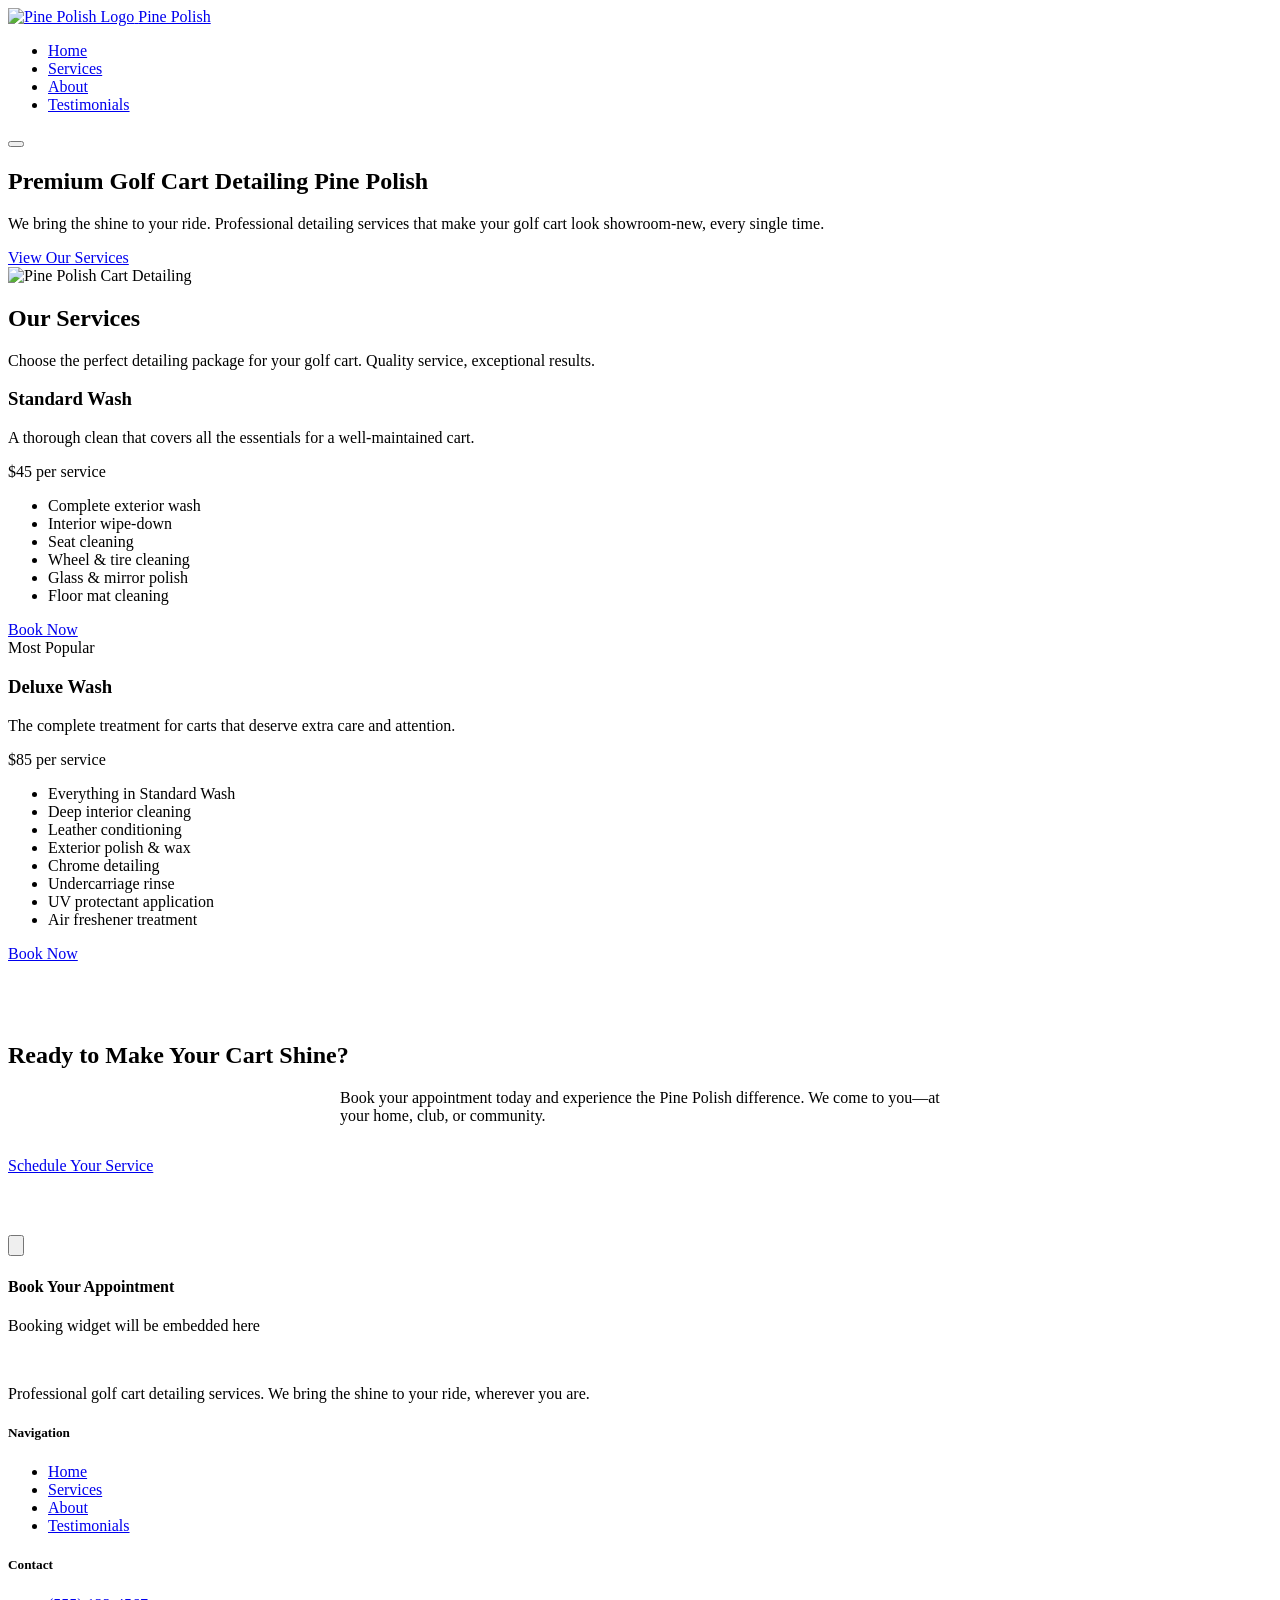
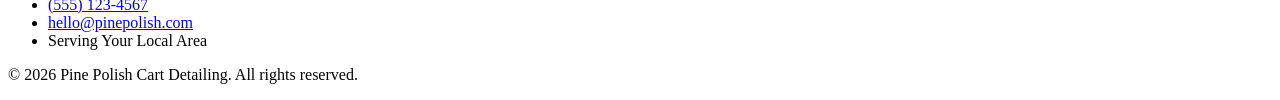
==== about.html @ 98b7732a "Create about.html" ====
<!DOCTYPE html>
<html lang="en">
<head>
  <meta charset="UTF-8">
  <meta name="viewport" content="width=device-width, initial-scale=1.0">
  <title>Pine Polish Cart Detailing | Premium Golf Cart Cleaning</title>
  <meta name="description" content="Professional golf cart detailing services. From standard washes to deluxe treatments, Pine Polish keeps your cart pristine.">
  
  <!-- Fonts -->
  <link rel="preconnect" href="https://fonts.googleapis.com">
  <link rel="preconnect" href="https://fonts.gstatic.com" crossorigin>
  <link href="https://fonts.googleapis.com/css2?family=Cormorant+Garamond:wght@400;500;600&family=Outfit:wght@300;400;500;600&display=swap" rel="stylesheet">
  
  <!-- Styles -->
  <link rel="stylesheet" href="css/styles.css">
</head>
<body>
  <!-- Header -->
  <header class="header">
    <nav class="nav container">
      <a href="index.html" class="nav-logo">
        <img src="assets/PinePolishLogo.png" alt="Pine Polish Logo">
        <span class="nav-logo-text">Pine Polish</span>
      </a>
      
      <ul class="nav-links">
        <li><a href="index.html" class="active">Home</a></li>
        <li><a href="#services">Services</a></li>
        <li><a href="about.html">About</a></li>
        <li><a href="testimonials.html">Testimonials</a></li>
      </ul>
      
      <button class="nav-toggle" aria-label="Toggle navigation">
        <span></span>
        <span></span>
        <span></span>
      </button>
    </nav>
  </header>

  <!-- Hero Section -->
  <section class="hero">
    <div class="container">
      <div class="hero-content">
        <div class="hero-text">
          <h1>
            <span>Premium Golf Cart Detailing</span>
            Pine Polish
          </h1>
          <p>We bring the shine to your ride. Professional detailing services that make your golf cart look showroom-new, every single time.</p>
          <a href="#services" class="btn btn-primary">View Our Services</a>
        </div>
        <div class="hero-logo">
          <img src="assets/PinePolishLogo.png" alt="Pine Polish Cart Detailing">
        </div>
      </div>
    </div>
  </section>

  <!-- Services Section -->
  <section class="services" id="services">
    <div class="container">
      <div class="section-header">
        <h2>Our Services</h2>
        <p>Choose the perfect detailing package for your golf cart. Quality service, exceptional results.</p>
      </div>
      
      <div class="services-grid">
        <!-- Standard Wash -->
        <div class="service-card">
          <h3>Standard Wash</h3>
          <p>A thorough clean that covers all the essentials for a well-maintained cart.</p>
          <div class="service-price">$45 <span>per service</span></div>
          <ul class="service-features">
            <li>Complete exterior wash</li>
            <li>Interior wipe-down</li>
            <li>Seat cleaning</li>
            <li>Wheel & tire cleaning</li>
            <li>Glass & mirror polish</li>
            <li>Floor mat cleaning</li>
          </ul>
          <a href="#book" class="btn btn-secondary">Book Now</a>
        </div>
        
        <!-- Deluxe Wash -->
        <div class="service-card featured">
          <span class="service-badge">Most Popular</span>
          <h3>Deluxe Wash</h3>
          <p>The complete treatment for carts that deserve extra care and attention.</p>
          <div class="service-price">$85 <span>per service</span></div>
          <ul class="service-features">
            <li>Everything in Standard Wash</li>
            <li>Deep interior cleaning</li>
            <li>Leather conditioning</li>
            <li>Exterior polish & wax</li>
            <li>Chrome detailing</li>
            <li>Undercarriage rinse</li>
            <li>UV protectant application</li>
            <li>Air freshener treatment</li>
          </ul>
          <a href="#book" class="btn btn-primary">Book Now</a>
        </div>
      </div>
    </div>
  </section>

  <!-- Quick Info Section -->
  <section style="background: var(--pine-pale); padding: 60px 0;">
    <div class="container text-center">
      <h2>Ready to Make Your Cart Shine?</h2>
      <p style="margin: 16px auto 32px; max-width: 600px;">Book your appointment today and experience the Pine Polish difference. We come to you—at your home, club, or community.</p>
      <a href="#book" class="btn btn-primary">Schedule Your Service</a>
    </div>
  </section>

  <!-- Booking Widget -->
  <div class="booking-widget">
    <button class="booking-trigger" aria-label="Open booking">
      <svg xmlns="http://www.w3.org/2000/svg" fill="none" viewBox="0 0 24 24" stroke="currentColor" stroke-width="2">
        <path stroke-linecap="round" stroke-linejoin="round" d="M8 7V3m8 4V3m-9 8h10M5 21h14a2 2 0 002-2V7a2 2 0 00-2-2H5a2 2 0 00-2 2v12a2 2 0 002 2z" />
      </svg>
    </button>
    <div class="booking-panel">
      <h4>Book Your Appointment</h4>
      <div class="booking-placeholder">
        <!-- BOOKING WIDGET EMBED PLACEHOLDER -->
        <p>Booking widget will be embedded here</p>
      </div>
    </div>
  </div>

  <!-- Footer -->
  <footer class="footer">
    <div class="container">
      <div class="footer-content">
        <div class="footer-brand">
          <img src="assets/PinePolishLogo.png" alt="Pine Polish" style="height: 60px; filter: brightness(0) invert(1);">
          <p>Professional golf cart detailing services. We bring the shine to your ride, wherever you are.</p>
        </div>
        <div class="footer-nav">
          <h5>Navigation</h5>
          <ul class="footer-links">
            <li><a href="index.html">Home</a></li>
            <li><a href="#services">Services</a></li>
            <li><a href="about.html">About</a></li>
            <li><a href="testimonials.html">Testimonials</a></li>
          </ul>
        </div>
        <div class="footer-contact">
          <h5>Contact</h5>
          <ul class="footer-links">
            <li><a href="tel:+15551234567">(555) 123-4567</a></li>
            <li><a href="mailto:hello@pinepolish.com">hello@pinepolish.com</a></li>
            <li>Serving Your Local Area</li>
          </ul>
        </div>
      </div>
      <div class="footer-bottom">
        <p>&copy; 2026 Pine Polish Cart Detailing. All rights reserved.</p>
      </div>
    </div>
  </footer>

  <script src="js/main.js"></script>
</body>
</html>
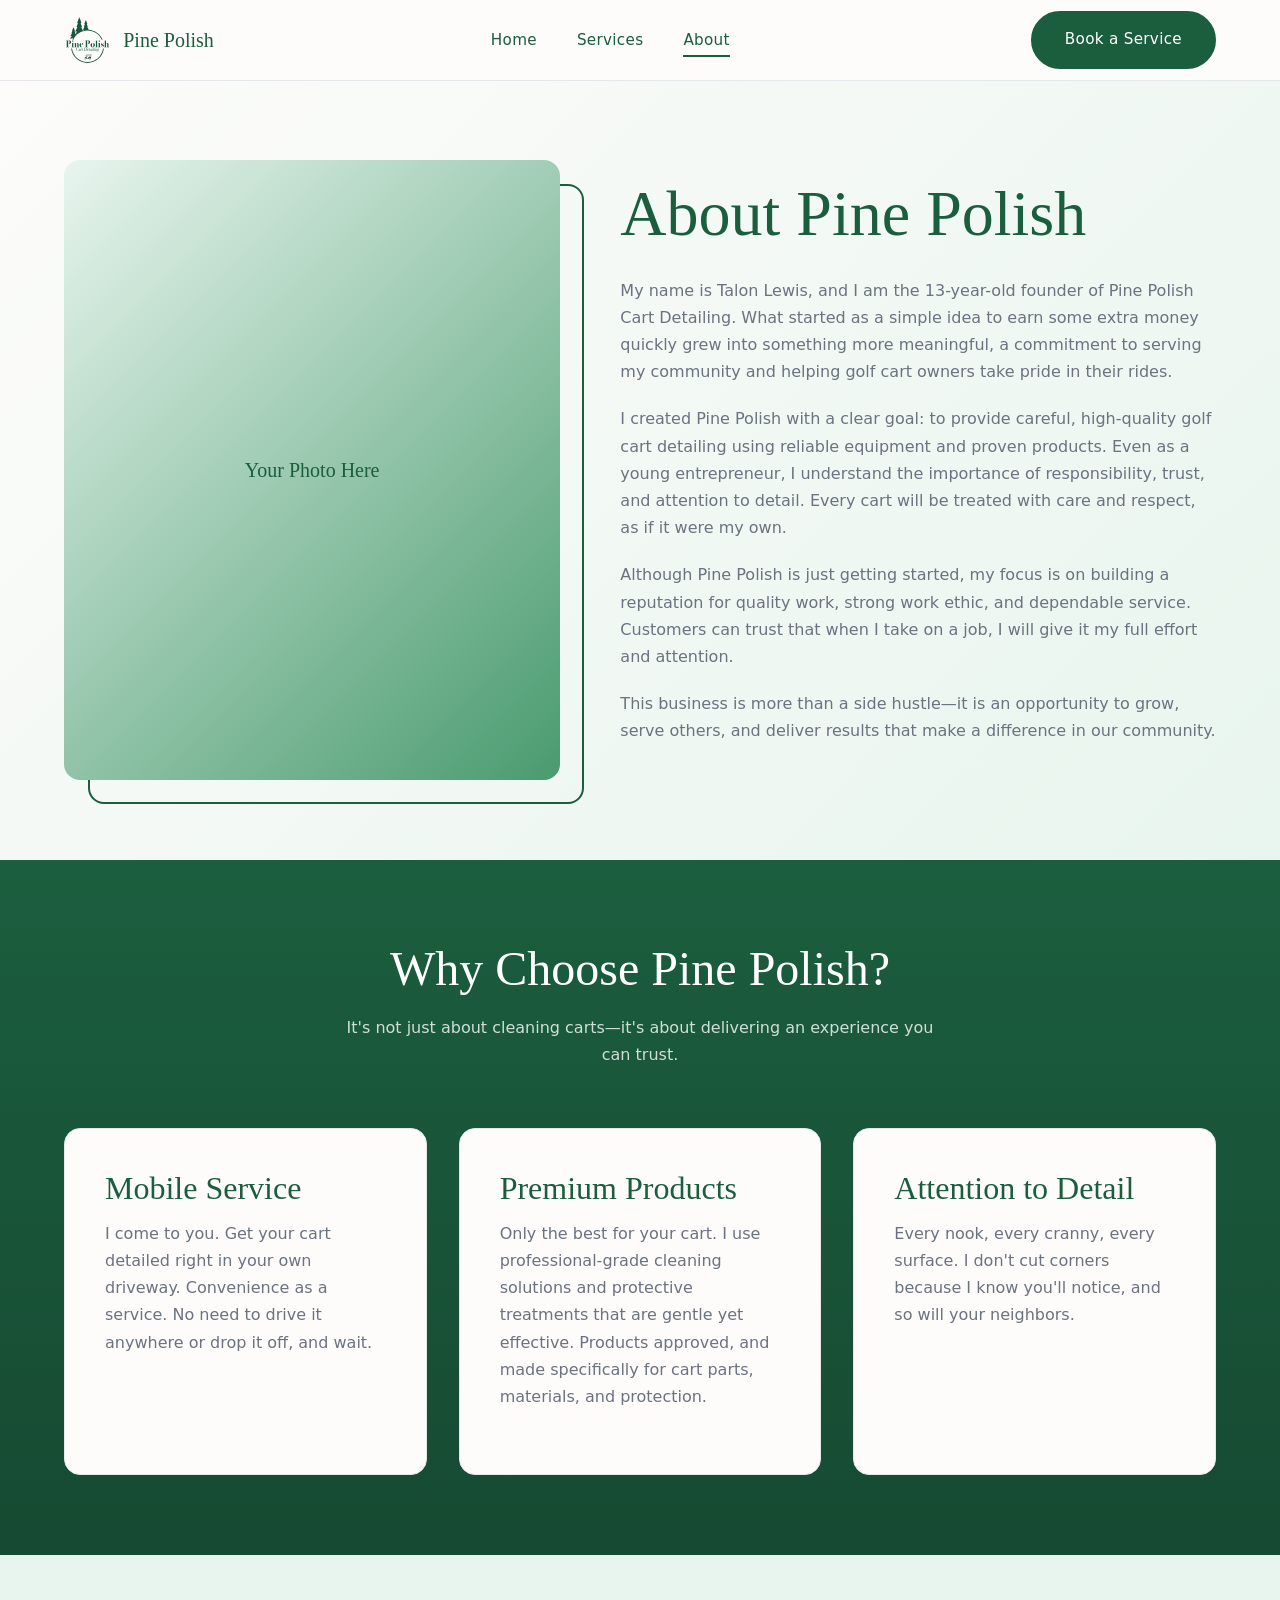
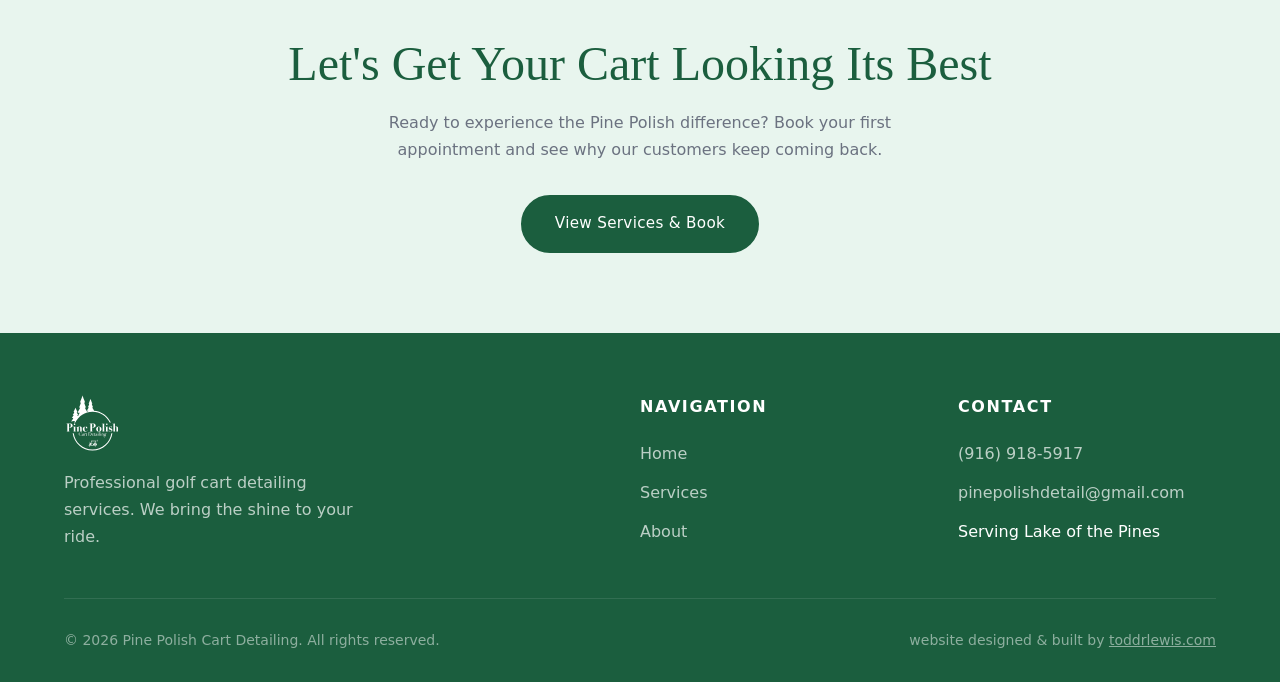
==== commit 4d441a01: "UPDATED content, cleaned up bugs" ====
--- a/about.html
+++ b/about.html
@@ -3,8 +3,8 @@
 <head>
   <meta charset="UTF-8">
   <meta name="viewport" content="width=device-width, initial-scale=1.0">
-  <title>Pine Polish Cart Detailing | Premium Golf Cart Cleaning</title>
-  <meta name="description" content="Professional golf cart detailing services. From standard washes to deluxe treatments, Pine Polish keeps your cart pristine.">
+  <title>About | Pine Polish Cart Detailing</title>
+  <meta name="description" content="Learn about the story behind Pine Polish Cart Detailing and our commitment to premium golf cart care.">
   
   <!-- Fonts -->
   <link rel="preconnect" href="https://fonts.googleapis.com">
@@ -19,16 +19,17 @@
   <header class="header">
     <nav class="nav container">
       <a href="index.html" class="nav-logo">
-        <img src="assets/PinePolishLogo.png" alt="Pine Polish Logo">
+        <img src="assets/PinePolishLogo.svg" alt="Pine Polish Logo">
         <span class="nav-logo-text">Pine Polish</span>
       </a>
       
       <ul class="nav-links">
-        <li><a href="index.html" class="active">Home</a></li>
-        <li><a href="#services">Services</a></li>
-        <li><a href="about.html">About</a></li>
-        <li><a href="testimonials.html">Testimonials</a></li>
+        <li><a href="index.html" class="nav-link" data-section="home">Home</a></li>
+        <li><a href="index.html#services" class="nav-link" data-section="services">Services</a></li>
+        <li><a href="about.html" class="nav-link" data-section="about">About</a></li>
       </ul>
+      
+      <a href="https://bookedin.com/book/pine-polish-cart-detailing" target="_blank" rel="noopener noreferrer" class="btn btn-primary nav-cta">Book a Service</a>
       
       <button class="nav-toggle" aria-label="Toggle navigation">
         <span></span>
@@ -38,125 +39,90 @@
     </nav>
   </header>
 
-  <!-- Hero Section -->
-  <section class="hero">
+  <!-- About Hero -->
+  <section class="about-hero">
     <div class="container">
-      <div class="hero-content">
-        <div class="hero-text">
-          <h1>
-            <span>Premium Golf Cart Detailing</span>
-            Pine Polish
-          </h1>
-          <p>We bring the shine to your ride. Professional detailing services that make your golf cart look showroom-new, every single time.</p>
-          <a href="#services" class="btn btn-primary">View Our Services</a>
+      <div class="about-content">
+        <div class="about-image">
+          <div class="about-image-placeholder">
+            Your Photo Here
+          </div>
         </div>
-        <div class="hero-logo">
-          <img src="assets/PinePolishLogo.png" alt="Pine Polish Cart Detailing">
+        <div class="about-text">
+          <h1>About Pine Polish</h1>
+          <p>My name is Talon Lewis, and I am the 13-year-old founder of Pine Polish Cart Detailing. What started as a simple idea to earn some extra money quickly grew into something more meaningful, a commitment to serving my community and helping golf cart owners take pride in their rides.</p>
+          <p>I created Pine Polish with a clear goal: to provide careful, high-quality golf cart detailing using reliable equipment and proven products. Even as a young entrepreneur, I understand the importance of responsibility, trust, and attention to detail. Every cart will be treated with care and respect, as if it were my own.</p>
+          <p>Although Pine Polish is just getting started, my focus is on building a reputation for quality work, strong work ethic, and dependable service. Customers can trust that when I take on a job, I will give it my full effort and attention.</p>
+          <p>This business is more than a side hustle—it is an opportunity to grow, serve others, and deliver results that make a difference in our community.</p>
         </div>
       </div>
     </div>
   </section>
 
-  <!-- Services Section -->
-  <section class="services" id="services">
+  <!-- Values Section -->
+  <section class="services">
     <div class="container">
       <div class="section-header">
-        <h2>Our Services</h2>
-        <p>Choose the perfect detailing package for your golf cart. Quality service, exceptional results.</p>
+        <h2>Why Choose Pine Polish?</h2>
+        <p>It's not just about cleaning carts—it's about delivering an experience you can trust.</p>
       </div>
       
       <div class="services-grid">
-        <!-- Standard Wash -->
         <div class="service-card">
-          <h3>Standard Wash</h3>
-          <p>A thorough clean that covers all the essentials for a well-maintained cart.</p>
-          <div class="service-price">$45 <span>per service</span></div>
-          <ul class="service-features">
-            <li>Complete exterior wash</li>
-            <li>Interior wipe-down</li>
-            <li>Seat cleaning</li>
-            <li>Wheel & tire cleaning</li>
-            <li>Glass & mirror polish</li>
-            <li>Floor mat cleaning</li>
-          </ul>
-          <a href="#book" class="btn btn-secondary">Book Now</a>
+          <h3>Mobile Service</h3>
+          <p>I come to you. Get your cart detailed right in your own driveway. Convenience as a service. No need to drive it anywhere or drop it off, and wait.</p>
         </div>
         
-        <!-- Deluxe Wash -->
-        <div class="service-card featured">
-          <span class="service-badge">Most Popular</span>
-          <h3>Deluxe Wash</h3>
-          <p>The complete treatment for carts that deserve extra care and attention.</p>
-          <div class="service-price">$85 <span>per service</span></div>
-          <ul class="service-features">
-            <li>Everything in Standard Wash</li>
-            <li>Deep interior cleaning</li>
-            <li>Leather conditioning</li>
-            <li>Exterior polish & wax</li>
-            <li>Chrome detailing</li>
-            <li>Undercarriage rinse</li>
-            <li>UV protectant application</li>
-            <li>Air freshener treatment</li>
-          </ul>
-          <a href="#book" class="btn btn-primary">Book Now</a>
+        <div class="service-card">
+          <h3>Premium Products</h3>
+          <p>Only the best for your cart. I use professional-grade cleaning solutions and protective treatments that are gentle yet effective. Products approved, and made specifically for cart parts, materials, and protection.</p>
+        </div>
+        
+        <div class="service-card">
+          <h3>Attention to Detail</h3>
+          <p>Every nook, every cranny, every surface. I don't cut corners because I know you'll notice, and so will your neighbors.</p>
         </div>
       </div>
     </div>
   </section>
 
-  <!-- Quick Info Section -->
-  <section style="background: var(--pine-pale); padding: 60px 0;">
+  <!-- CTA Section -->
+  <section style="background: var(--pine-pale); padding: 80px 0;">
     <div class="container text-center">
-      <h2>Ready to Make Your Cart Shine?</h2>
-      <p style="margin: 16px auto 32px; max-width: 600px;">Book your appointment today and experience the Pine Polish difference. We come to you—at your home, club, or community.</p>
-      <a href="#book" class="btn btn-primary">Schedule Your Service</a>
+      <h2>Let's Get Your Cart Looking Its Best</h2>
+      <p style="margin: 16px auto 32px; max-width: 600px;">Ready to experience the Pine Polish difference? Book your first appointment and see why our customers keep coming back.</p>
+      <a href="index.html#services" class="btn btn-primary">View Services & Book</a>
     </div>
   </section>
-
-  <!-- Booking Widget -->
-  <div class="booking-widget">
-    <button class="booking-trigger" aria-label="Open booking">
-      <svg xmlns="http://www.w3.org/2000/svg" fill="none" viewBox="0 0 24 24" stroke="currentColor" stroke-width="2">
-        <path stroke-linecap="round" stroke-linejoin="round" d="M8 7V3m8 4V3m-9 8h10M5 21h14a2 2 0 002-2V7a2 2 0 00-2-2H5a2 2 0 00-2 2v12a2 2 0 002 2z" />
-      </svg>
-    </button>
-    <div class="booking-panel">
-      <h4>Book Your Appointment</h4>
-      <div class="booking-placeholder">
-        <!-- BOOKING WIDGET EMBED PLACEHOLDER -->
-        <p>Booking widget will be embedded here</p>
-      </div>
-    </div>
-  </div>
 
   <!-- Footer -->
   <footer class="footer">
     <div class="container">
       <div class="footer-content">
         <div class="footer-brand">
-          <img src="assets/PinePolishLogo.png" alt="Pine Polish" style="height: 60px; filter: brightness(0) invert(1);">
-          <p>Professional golf cart detailing services. We bring the shine to your ride, wherever you are.</p>
+          <img src="assets/PinePolishLogo.svg" alt="Pine Polish" class="footer-logo">
+          <p>Professional golf cart detailing services. We bring the shine to your ride.</p>
         </div>
         <div class="footer-nav">
           <h5>Navigation</h5>
           <ul class="footer-links">
             <li><a href="index.html">Home</a></li>
-            <li><a href="#services">Services</a></li>
+            <li><a href="index.html#services">Services</a></li>
             <li><a href="about.html">About</a></li>
-            <li><a href="testimonials.html">Testimonials</a></li>
           </ul>
         </div>
         <div class="footer-contact">
           <h5>Contact</h5>
           <ul class="footer-links">
-            <li><a href="tel:+15551234567">(555) 123-4567</a></li>
-            <li><a href="mailto:hello@pinepolish.com">hello@pinepolish.com</a></li>
-            <li>Serving Your Local Area</li>
+            <li><a href="tel:+19169185917">(916) 918-5917</a></li>
+            <li><a href="mailto:pinepolishdetail@gmail.com">pinepolishdetail@gmail.com</a></li>
+            <li>Serving Lake of the Pines</li>
           </ul>
         </div>
       </div>
       <div class="footer-bottom">
         <p>&copy; 2026 Pine Polish Cart Detailing. All rights reserved.</p>
+        <a href="https://www.toddrlewis.com" target="_blank" rel="noopener noreferrer">website designed &amp; built by <span>toddrlewis.com</span></a>
       </div>
     </div>
   </footer>
--- a/css/styles.css
+++ b/css/styles.css
@@ -0,0 +1,905 @@
+/* ========================================
+   Pine Polish Cart Detailing
+   Clean, minimal styling inspired by forest aesthetics
+   ======================================== */
+
+/* CSS Variables */
+:root {
+  --pine-deep: #1B5E3E;
+  --pine-medium: #2D7A54;
+  --pine-light: #4A9B6F;
+  --pine-pale: #E8F5EE;
+  --cream: #FDFCFA;
+  --warm-white: #FFFFFF;
+  --charcoal: #2C2C2C;
+  --soft-gray: #6B7280;
+  --border-light: #E5E7EB;
+  
+  --font-display: 'Cormorant Garamond', Georgia, serif;
+  --font-body: 'Outfit', system-ui, sans-serif;
+  
+  --shadow-sm: 0 1px 3px rgba(27, 94, 62, 0.08);
+  --shadow-md: 0 4px 12px rgba(27, 94, 62, 0.12);
+  --shadow-lg: 0 8px 30px rgba(27, 94, 62, 0.15);
+  
+  --radius-sm: 4px;
+  --radius-md: 8px;
+  --radius-lg: 16px;
+  --radius-full: 9999px;
+  
+  --transition: 0.3s cubic-bezier(0.4, 0, 0.2, 1);
+}
+
+/* Reset & Base */
+*, *::before, *::after {
+  box-sizing: border-box;
+  margin: 0;
+  padding: 0;
+}
+
+html {
+  scroll-behavior: smooth;
+}
+
+body {
+  font-family: var(--font-body);
+  font-size: 16px;
+  line-height: 1.7;
+  color: var(--charcoal);
+  background-color: var(--cream);
+  -webkit-font-smoothing: antialiased;
+}
+
+h1, h2, h3, h4 {
+  font-family: var(--font-display);
+  font-weight: 500;
+  line-height: 1.2;
+  color: var(--pine-deep);
+}
+
+h1 { font-size: clamp(2.5rem, 5vw, 4rem); }
+h2 { font-size: clamp(2rem, 4vw, 3rem); }
+h3 { font-size: clamp(1.5rem, 3vw, 2rem); }
+
+p {
+  color: var(--soft-gray);
+  max-width: 65ch;
+}
+
+a {
+  color: var(--pine-deep);
+  text-decoration: none;
+  transition: color var(--transition);
+}
+
+a:hover {
+  color: var(--pine-medium);
+}
+
+img {
+  max-width: 100%;
+  height: auto;
+  display: block;
+}
+
+/* Layout */
+.container {
+  width: 100%;
+  max-width: 1200px;
+  margin: 0 auto;
+  padding: 0 24px;
+}
+
+section {
+  padding: 80px 0;
+}
+
+/* Header & Navigation */
+.header {
+  position: fixed;
+  top: 0;
+  left: 0;
+  right: 0;
+  z-index: 1000;
+  background: rgba(253, 252, 250, 0.95);
+  backdrop-filter: blur(10px);
+  border-bottom: 1px solid var(--border-light);
+  transition: box-shadow var(--transition);
+}
+
+.header.scrolled {
+  box-shadow: var(--shadow-sm);
+}
+
+.nav {
+  display: flex;
+  align-items: center;
+  justify-content: space-between;
+  height: 80px;
+}
+
+.nav-logo {
+  display: flex;
+  align-items: center;
+  gap: 12px;
+}
+
+.nav-logo img {
+  height: 50px;
+  width: auto;
+}
+
+.nav-logo-text {
+  font-family: var(--font-display);
+  font-size: 1.25rem;
+  color: var(--pine-deep);
+  font-weight: 500;
+}
+
+.nav-links {
+  display: flex;
+  align-items: center;
+  gap: 40px;
+  list-style: none;
+}
+
+.nav-links a {
+  font-size: 0.95rem;
+  font-weight: 500;
+  letter-spacing: 0.02em;
+  position: relative;
+  padding: 8px 0;
+}
+
+.nav-links a::after {
+  content: '';
+  position: absolute;
+  bottom: 0;
+  left: 0;
+  width: 0;
+  height: 2px;
+  background: var(--pine-deep);
+  transition: width var(--transition);
+}
+
+.nav-links a:hover::after,
+.nav-links a.active::after {
+  width: 100%;
+}
+
+.nav-cta {
+  margin-left: 24px;
+  flex-shrink: 0;
+}
+
+.nav-cta::after {
+  display: none;
+}
+
+.nav-toggle {
+  display: none;
+  flex-direction: column;
+  gap: 5px;
+  background: none;
+  border: none;
+  cursor: pointer;
+  padding: 8px;
+}
+
+.nav-toggle span {
+  width: 24px;
+  height: 2px;
+  background: var(--pine-deep);
+  transition: var(--transition);
+}
+
+/* Hero Section */
+.hero {
+  min-height: 100vh;
+  display: flex;
+  align-items: center;
+  padding-top: 80px;
+  background: var(--cream);
+  position: relative;
+  overflow: hidden;
+}
+
+.hero-content {
+  display: grid;
+  grid-template-columns: 1fr 1fr;
+  gap: 60px;
+  align-items: center;
+}
+
+.hero-text h1 {
+  margin-bottom: 24px;
+}
+
+.hero-text h1 span {
+  display: block;
+  font-size: 0.4em;
+  font-family: var(--font-body);
+  font-weight: 400;
+  letter-spacing: 0.2em;
+  text-transform: uppercase;
+  color: var(--pine-medium);
+  margin-bottom: 8px;
+}
+
+.hero-text p {
+  font-size: 1.125rem;
+  margin-bottom: 32px;
+}
+
+.hero-logo {
+  display: flex;
+  justify-content: center;
+  align-items: center;
+}
+
+.hero-logo img {
+  max-width: 420px;
+  filter:
+    drop-shadow(0 8px 24px rgba(27, 94, 62, 0.12))
+    drop-shadow(0 2px 8px rgba(27, 94, 62, 0.08));
+  will-change: transform;
+  animation: logoReveal 0.8s ease-out forwards;
+}
+
+@keyframes logoReveal {
+  from {
+    opacity: 0;
+    transform: scale(0.92) translateY(20px);
+  }
+  to {
+    opacity: 1;
+    transform: scale(1) translateY(0);
+  }
+}
+
+/* Buttons */
+.btn {
+  display: inline-flex;
+  align-items: center;
+  gap: 8px;
+  padding: 14px 32px;
+  font-family: var(--font-body);
+  font-size: 0.95rem;
+  font-weight: 500;
+  letter-spacing: 0.02em;
+  border-radius: var(--radius-full);
+  border: 2px solid transparent;
+  cursor: pointer;
+  transition: all var(--transition);
+}
+
+.btn-primary {
+  background: var(--pine-deep);
+  color: var(--warm-white);
+  border-color: var(--pine-deep);
+}
+
+.btn-primary:hover {
+  background: var(--pine-medium);
+  border-color: var(--pine-medium);
+  color: var(--warm-white);
+  transform: translateY(-2px);
+  box-shadow: var(--shadow-md);
+}
+
+.btn-secondary {
+  background: transparent;
+  color: var(--pine-deep);
+  border-color: var(--pine-deep);
+}
+
+.btn-secondary:hover {
+  background: var(--pine-deep);
+  color: var(--warm-white);
+}
+
+/* Services Section */
+.services {
+  background: linear-gradient(180deg, var(--pine-deep) 0%, #164a32 100%);
+  position: relative;
+}
+
+.services .section-header h2 {
+  color: var(--warm-white);
+}
+
+.services .section-header p {
+  color: rgba(255, 255, 255, 0.8);
+}
+
+.section-header {
+  text-align: center;
+  max-width: 600px;
+  margin: 0 auto 60px;
+}
+
+.section-header h2 {
+  margin-bottom: 16px;
+}
+
+.section-header p {
+  margin: 0 auto;
+}
+
+.services-grid {
+  display: grid;
+  grid-template-columns: repeat(auto-fit, minmax(340px, 1fr));
+  gap: 32px;
+}
+
+.service-card {
+  background: var(--cream);
+  border-radius: var(--radius-lg);
+  padding: 40px;
+  border: 1px solid var(--border-light);
+  transition: all var(--transition);
+  position: relative;
+  overflow: hidden;
+}
+
+.service-card::before {
+  content: '';
+  position: absolute;
+  top: 0;
+  left: 0;
+  right: 0;
+  height: 4px;
+  background: var(--pine-deep);
+  transform: scaleX(0);
+  transition: transform var(--transition);
+}
+
+.service-card:hover {
+  transform: translateY(-8px);
+  box-shadow: var(--shadow-lg);
+}
+
+.service-card:hover::before {
+  transform: scaleX(1);
+}
+
+.service-card.featured {
+  background: var(--pine-medium);
+  border-color: var(--pine-light);
+  box-shadow: 0 8px 32px rgba(0, 0, 0, 0.2);
+}
+
+.service-card.featured h3,
+.service-card.featured p,
+.service-card.featured .service-price,
+.service-card.featured .service-features li {
+  color: var(--warm-white);
+}
+
+.service-card.featured::before {
+  background: var(--pine-light);
+}
+
+.service-badge {
+  display: inline-block;
+  padding: 6px 16px;
+  background: var(--pine-light);
+  color: var(--warm-white);
+  font-size: 0.75rem;
+  font-weight: 600;
+  letter-spacing: 0.1em;
+  text-transform: uppercase;
+  border-radius: var(--radius-full);
+  margin-bottom: 20px;
+}
+
+.service-card h3 {
+  margin-bottom: 12px;
+}
+
+.service-card > p {
+  margin-bottom: 24px;
+}
+
+.service-price-group {
+  display: flex;
+  justify-content: space-evenly;
+  gap: 0;
+  align-items: baseline;
+  margin-bottom: 24px;
+  flex-wrap: wrap;
+}
+
+.service-price {
+  font-family: var(--font-display);
+  font-size: 2rem;
+  color: var(--pine-deep);
+}
+
+.service-price span {
+  font-size: 1rem;
+  font-family: var(--font-body);
+  color: var(--soft-gray);
+}
+
+.service-card.featured .service-price span {
+  color: rgba(255, 255, 255, 0.7);
+}
+
+.service-features {
+  list-style: none;
+  margin-bottom: 32px;
+}
+
+.service-features li {
+  padding: 8px 0;
+  padding-left: 28px;
+  position: relative;
+  color: var(--soft-gray);
+}
+
+.service-features li::before {
+  content: '✓';
+  position: absolute;
+  left: 0;
+  color: var(--pine-medium);
+  font-weight: 600;
+}
+
+.service-card.featured .service-features li::before {
+  color: var(--pine-light);
+}
+
+.service-card .btn {
+  width: 100%;
+  justify-content: center;
+}
+
+.service-card.featured .btn-primary {
+  background: var(--warm-white);
+  color: var(--pine-deep);
+  border-color: var(--warm-white);
+}
+
+.service-card.featured .btn-primary:hover {
+  background: var(--pine-pale);
+  border-color: var(--pine-pale);
+}
+
+/* CTA Section */
+.cta-section {
+  background: var(--pine-pale);
+  padding: 60px 0;
+}
+
+.cta-content p {
+  margin: 16px auto 32px;
+  max-width: 600px;
+}
+
+/* Booking Widget */
+.booking-widget {
+  position: fixed;
+  bottom: 24px;
+  right: 24px;
+  z-index: 999;
+}
+
+.booking-trigger {
+  width: 64px;
+  height: 64px;
+  border-radius: 50%;
+  background: var(--pine-deep);
+  color: var(--warm-white);
+  border: none;
+  cursor: pointer;
+  display: flex;
+  align-items: center;
+  justify-content: center;
+  box-shadow: var(--shadow-lg);
+  transition: all var(--transition);
+  text-decoration: none;
+}
+
+.booking-trigger:hover {
+  background: var(--pine-medium);
+  transform: scale(1.05);
+}
+
+.booking-trigger svg {
+  width: 28px;
+  height: 28px;
+}
+
+.booking-panel {
+  position: absolute;
+  bottom: 80px;
+  right: 0;
+  width: 360px;
+  background: var(--warm-white);
+  border-radius: var(--radius-lg);
+  box-shadow: var(--shadow-lg);
+  padding: 32px;
+  opacity: 0;
+  visibility: hidden;
+  transform: translateY(10px);
+  transition: all var(--transition);
+}
+
+.booking-panel.active {
+  opacity: 1;
+  visibility: visible;
+  transform: translateY(0);
+}
+
+.booking-panel h4 {
+  margin-bottom: 16px;
+}
+
+.booking-placeholder {
+  background: var(--pine-pale);
+  border: 2px dashed var(--pine-medium);
+  border-radius: var(--radius-md);
+  padding: 40px 24px;
+  text-align: center;
+  color: var(--pine-deep);
+}
+
+.booking-placeholder p {
+  color: var(--pine-medium);
+  margin: 0 auto;
+}
+
+/* About Section / Page */
+.about-hero {
+  padding-top: 160px;
+  padding-bottom: 80px;
+  background: linear-gradient(135deg, var(--cream) 0%, var(--pine-pale) 100%);
+}
+
+.about-content {
+  display: grid;
+  grid-template-columns: 1fr 1.2fr;
+  gap: 60px;
+  align-items: center;
+}
+
+.about-image {
+  position: relative;
+}
+
+.about-image-placeholder {
+  aspect-ratio: 4/5;
+  background: linear-gradient(135deg, var(--pine-pale) 0%, var(--pine-light) 100%);
+  border-radius: var(--radius-lg);
+  display: flex;
+  align-items: center;
+  justify-content: center;
+  color: var(--pine-deep);
+  font-family: var(--font-display);
+  font-size: 1.25rem;
+}
+
+.about-image::after {
+  content: '';
+  position: absolute;
+  top: 24px;
+  left: 24px;
+  right: -24px;
+  bottom: -24px;
+  border: 2px solid var(--pine-deep);
+  border-radius: var(--radius-lg);
+  z-index: -1;
+}
+
+.about-text h1 {
+  margin-bottom: 24px;
+}
+
+.about-text p {
+  margin-bottom: 20px;
+}
+
+.about-stats {
+  display: flex;
+  gap: 40px;
+  margin-top: 40px;
+  padding-top: 40px;
+  border-top: 1px solid var(--border-light);
+}
+
+.stat {
+  text-align: center;
+}
+
+.stat-number {
+  font-family: var(--font-display);
+  font-size: 2.5rem;
+  color: var(--pine-deep);
+  display: block;
+}
+
+.stat-label {
+  font-size: 0.875rem;
+  color: var(--soft-gray);
+  text-transform: uppercase;
+  letter-spacing: 0.1em;
+}
+
+/* Testimonials */
+.testimonials {
+  background: var(--warm-white);
+}
+
+.testimonials-hero {
+  padding-top: 160px;
+  padding-bottom: 40px;
+  background: linear-gradient(135deg, var(--cream) 0%, var(--pine-pale) 100%);
+  text-align: center;
+}
+
+.testimonials-grid {
+  display: grid;
+  grid-template-columns: repeat(auto-fit, minmax(340px, 1fr));
+  gap: 32px;
+}
+
+.testimonial-card {
+  background: var(--cream);
+  border-radius: var(--radius-lg);
+  padding: 40px;
+  border: 1px solid var(--border-light);
+  transition: all var(--transition);
+}
+
+.testimonial-card:hover {
+  box-shadow: var(--shadow-md);
+}
+
+.testimonial-stars {
+  color: #F59E0B;
+  font-size: 1.25rem;
+  margin-bottom: 20px;
+  letter-spacing: 4px;
+}
+
+.testimonial-text {
+  font-size: 1.1rem;
+  font-style: italic;
+  color: var(--charcoal);
+  margin-bottom: 24px;
+  line-height: 1.8;
+}
+
+.testimonial-author {
+  display: flex;
+  align-items: center;
+  gap: 16px;
+}
+
+.testimonial-avatar {
+  width: 56px;
+  height: 56px;
+  border-radius: 50%;
+  background: var(--pine-pale);
+  display: flex;
+  align-items: center;
+  justify-content: center;
+  color: var(--pine-deep);
+  font-family: var(--font-display);
+  font-size: 1.25rem;
+  font-weight: 500;
+}
+
+.testimonial-info h5 {
+  font-family: var(--font-body);
+  font-weight: 600;
+  color: var(--charcoal);
+  margin-bottom: 4px;
+}
+
+.testimonial-info span {
+  font-size: 0.875rem;
+  color: var(--soft-gray);
+}
+
+/* Footer */
+.footer {
+  background: var(--pine-deep);
+  color: var(--warm-white);
+  padding: 60px 0 30px;
+}
+
+.footer-content {
+  display: grid;
+  grid-template-columns: 2fr 1fr 1fr;
+  gap: 60px;
+  margin-bottom: 40px;
+}
+
+.footer-logo {
+  height: 60px;
+  width: auto;
+  filter: invert(1) saturate(0) brightness(1.5) contrast(1.2);
+  mix-blend-mode: screen;
+  display: block;
+}
+
+.footer-brand p {
+  color: rgba(255, 255, 255, 0.7);
+  margin-top: 16px;
+  max-width: 300px;
+}
+
+.footer h5 {
+  color: var(--warm-white);
+  font-family: var(--font-body);
+  font-weight: 600;
+  font-size: 1rem;
+  margin-bottom: 20px;
+  text-transform: uppercase;
+  letter-spacing: 0.1em;
+}
+
+.footer-links {
+  list-style: none;
+}
+
+.footer-links li {
+  margin-bottom: 12px;
+}
+
+.footer-links a {
+  color: rgba(255, 255, 255, 0.7);
+  transition: color var(--transition);
+}
+
+.footer-links a:hover {
+  color: var(--warm-white);
+}
+
+.footer-bottom {
+  padding-top: 30px;
+  border-top: 1px solid rgba(255, 255, 255, 0.1);
+  display: flex;
+  justify-content: space-between;
+  align-items: center;
+  flex-wrap: wrap;
+  gap: 12px;
+}
+
+.footer-bottom p {
+  color: rgba(255, 255, 255, 0.5);
+  font-size: 0.875rem;
+  max-width: none;
+}
+
+.footer-bottom a {
+  color: rgba(255, 255, 255, 0.5);
+  font-size: 0.875rem;
+  text-decoration: none;
+  transition: color var(--transition);
+}
+
+.footer-bottom a span {
+  text-decoration: underline;
+}
+
+.footer-bottom a:hover {
+  color: var(--warm-white);
+}
+
+/* Responsive */
+@media (max-width: 968px) {
+  .hero-content {
+    grid-template-columns: 1fr;
+    text-align: center;
+  }
+  
+  .hero-text p {
+    margin-left: auto;
+    margin-right: auto;
+  }
+  
+  .hero-logo {
+    order: -1;
+  }
+  
+  .hero-logo img {
+    max-width: 280px;
+  }
+  
+  .about-content {
+    grid-template-columns: 1fr;
+  }
+  
+  .about-image {
+    max-width: 400px;
+    margin: 0 auto;
+  }
+  
+  .footer-content {
+    grid-template-columns: 1fr;
+    gap: 40px;
+    text-align: center;
+  }
+  
+  .footer-brand p {
+    margin: 16px auto 0;
+  }
+}
+
+@media (max-width: 768px) {
+  section {
+    padding: 60px 0;
+  }
+  
+  .nav-links {
+    position: fixed;
+    top: 80px;
+    left: 0;
+    right: 0;
+    background: var(--warm-white);
+    flex-direction: column;
+    padding: 40px 24px;
+    gap: 24px;
+    border-bottom: 1px solid var(--border-light);
+    transform: translateY(-100%);
+    opacity: 0;
+    visibility: hidden;
+    transition: all var(--transition);
+  }
+  
+  .nav-links.active {
+    transform: translateY(0);
+    opacity: 1;
+    visibility: visible;
+  }
+  
+  .nav-cta {
+    margin-left: 12px;
+    padding: 10px 20px;
+    font-size: 0.875rem;
+  }
+
+  .nav-toggle {
+    display: flex;
+  }
+  
+  .nav-toggle.active span:nth-child(1) {
+    transform: rotate(45deg) translate(5px, 5px);
+  }
+  
+  .nav-toggle.active span:nth-child(2) {
+    opacity: 0;
+  }
+  
+  .nav-toggle.active span:nth-child(3) {
+    transform: rotate(-45deg) translate(5px, -5px);
+  }
+  
+  .services-grid {
+    grid-template-columns: 1fr;
+  }
+  
+  .testimonials-grid {
+    grid-template-columns: 1fr;
+  }
+  
+  .about-stats {
+    flex-wrap: wrap;
+    justify-content: center;
+  }
+  
+  .booking-panel {
+    width: calc(100vw - 48px);
+    right: -12px;
+  }
+}
+
+/* Utility Classes */
+.text-center { text-align: center; }
+.mt-4 { margin-top: 16px; }
+.mt-8 { margin-top: 32px; }
+.mb-4 { margin-bottom: 16px; }
+.mb-8 { margin-bottom: 32px; }
